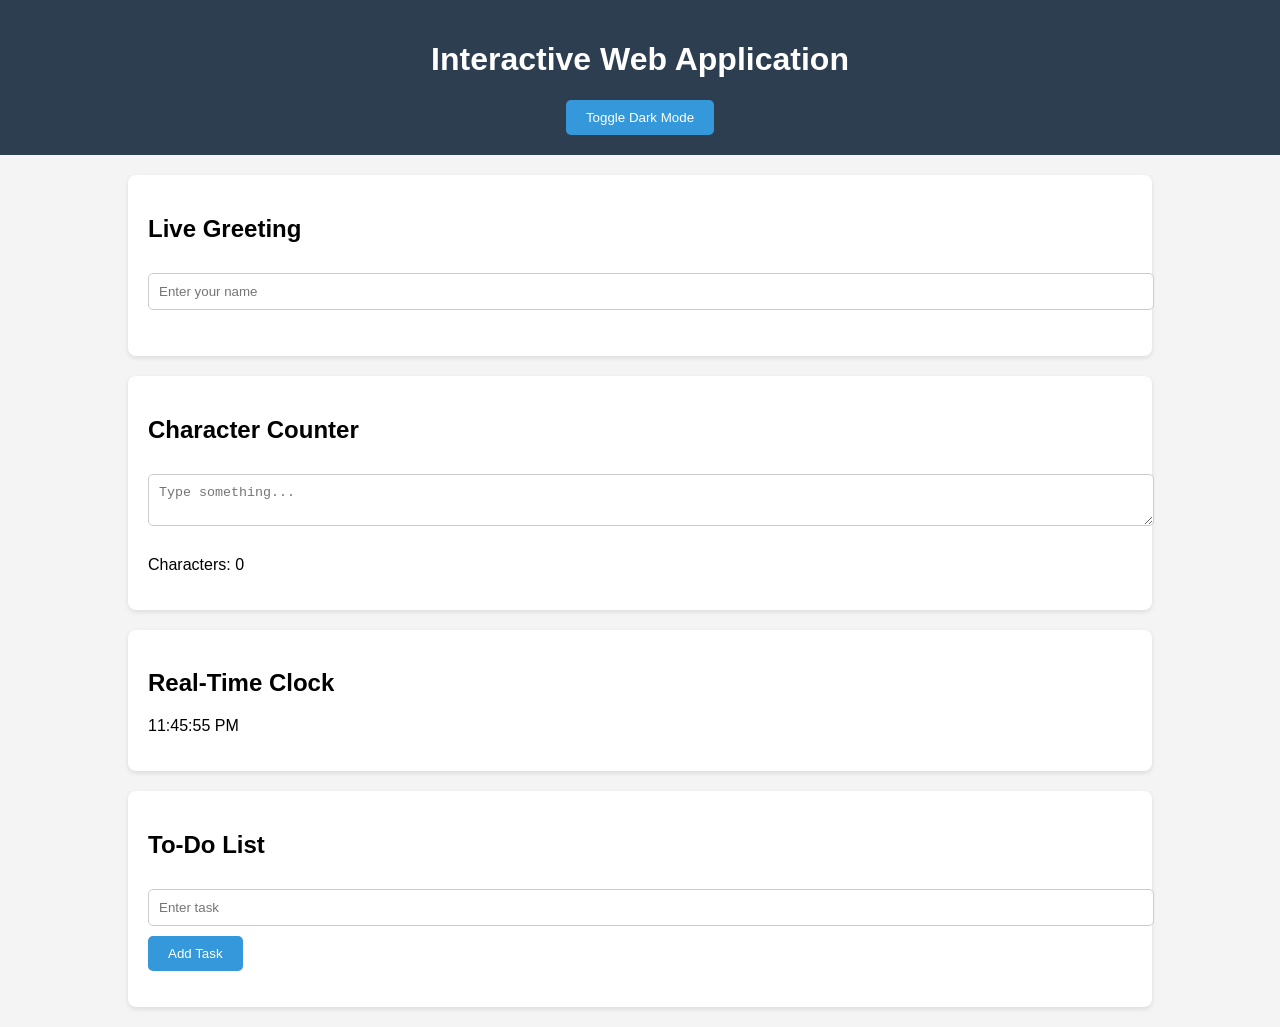
==== index.html @ 49b2a9b7 "Add files via upload" ====
<!DOCTYPE html>
<html lang="en">
<head>
    <meta charset="UTF-8">
    <title>Interactive Web Application</title>
    <link rel="stylesheet" href="style.css">
</head>
<body>

    <header>
        <h1>Interactive Web Application</h1>
        <button id="modeToggle">Toggle Dark Mode</button>
    </header>

    <div class="container">

        <!-- Live Greeting -->
        <section class="card">
            <h2>Live Greeting</h2>
            <input type="text" id="username" placeholder="Enter your name">
            <p id="greeting"></p>
        </section>

        <!-- Character Counter -->
        <section class="card">
            <h2>Character Counter</h2>
            <textarea id="textInput" placeholder="Type something..."></textarea>
            <p>Characters: <span id="charCount">0</span></p>
        </section>

        <!-- Real Time Clock -->
        <section class="card">
            <h2>Real-Time Clock</h2>
            <p id="clock"></p>
        </section>

        <!-- To Do List -->
        <section class="card">
            <h2>To-Do List</h2>
            <input type="text" id="taskInput" placeholder="Enter task">
            <button onclick="addTask()">Add Task</button>
            <ul id="taskList"></ul>
        </section>

    </div>

<script src="script.js"></script>
</body>
</html>
---- style.css ----
body{
font-family: Arial, sans-serif;
margin:0;
background:#f4f4f4;
}

header{
background:#2c3e50;
color:white;
padding:20px;
text-align:center;
}

.container{
width:80%;
margin:auto;
margin-top:20px;
}

.form-section{
background:white;
padding:20px;
border-radius:8px;
margin-bottom:20px;
}

input, textarea{
width:100%;
padding:10px;
margin-top:10px;
margin-bottom:10px;
border:1px solid #ccc;
border-radius:5px;
}

button{
padding:10px 20px;
background:#3498db;
color:white;
border:none;
border-radius:5px;
cursor:pointer;
}

button:hover{
background:#2980b9;
}

.card{
background:white;
padding:20px;
margin-bottom:20px;
border-radius:8px;
box-shadow:0 2px 5px rgba(0,0,0,0.1);
}

ul{
list-style:none;
padding:0;
}

li{
background:#eee;
margin:5px 0;
padding:8px;
border-radius:4px;
}
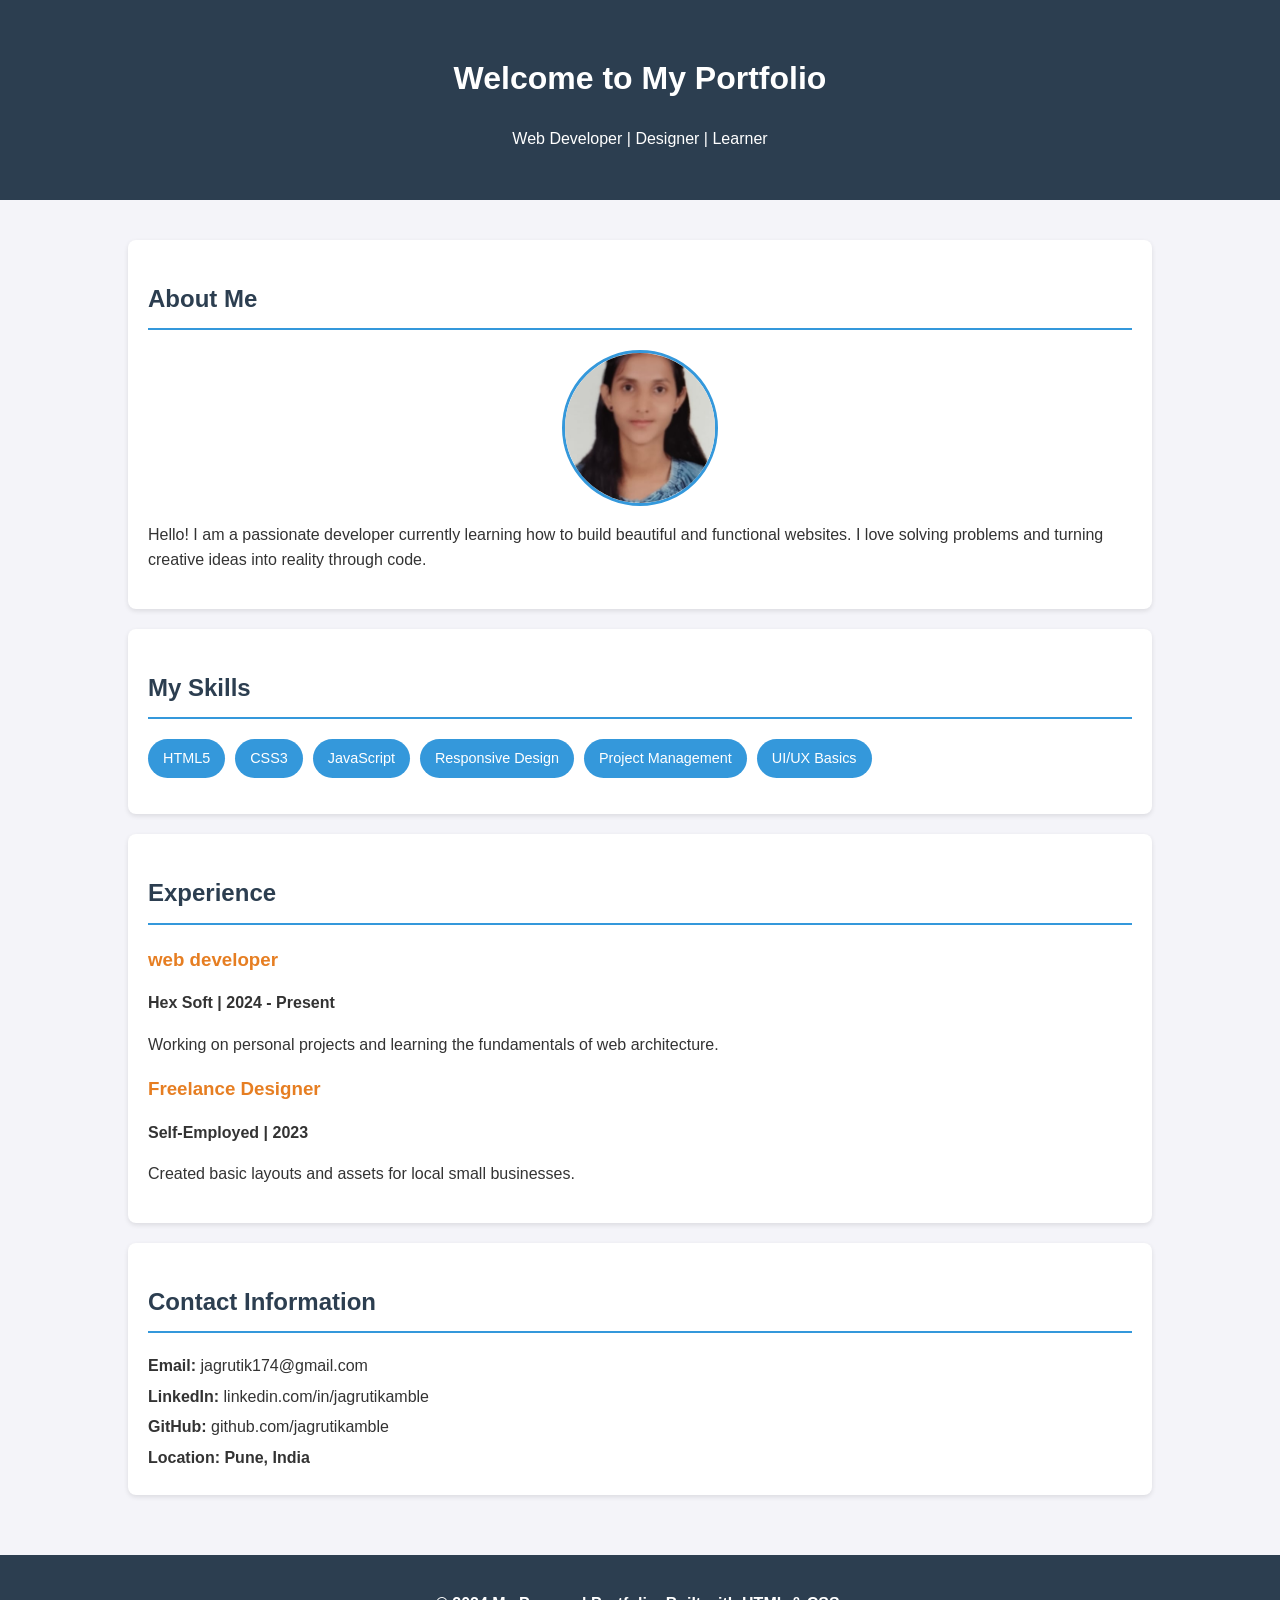
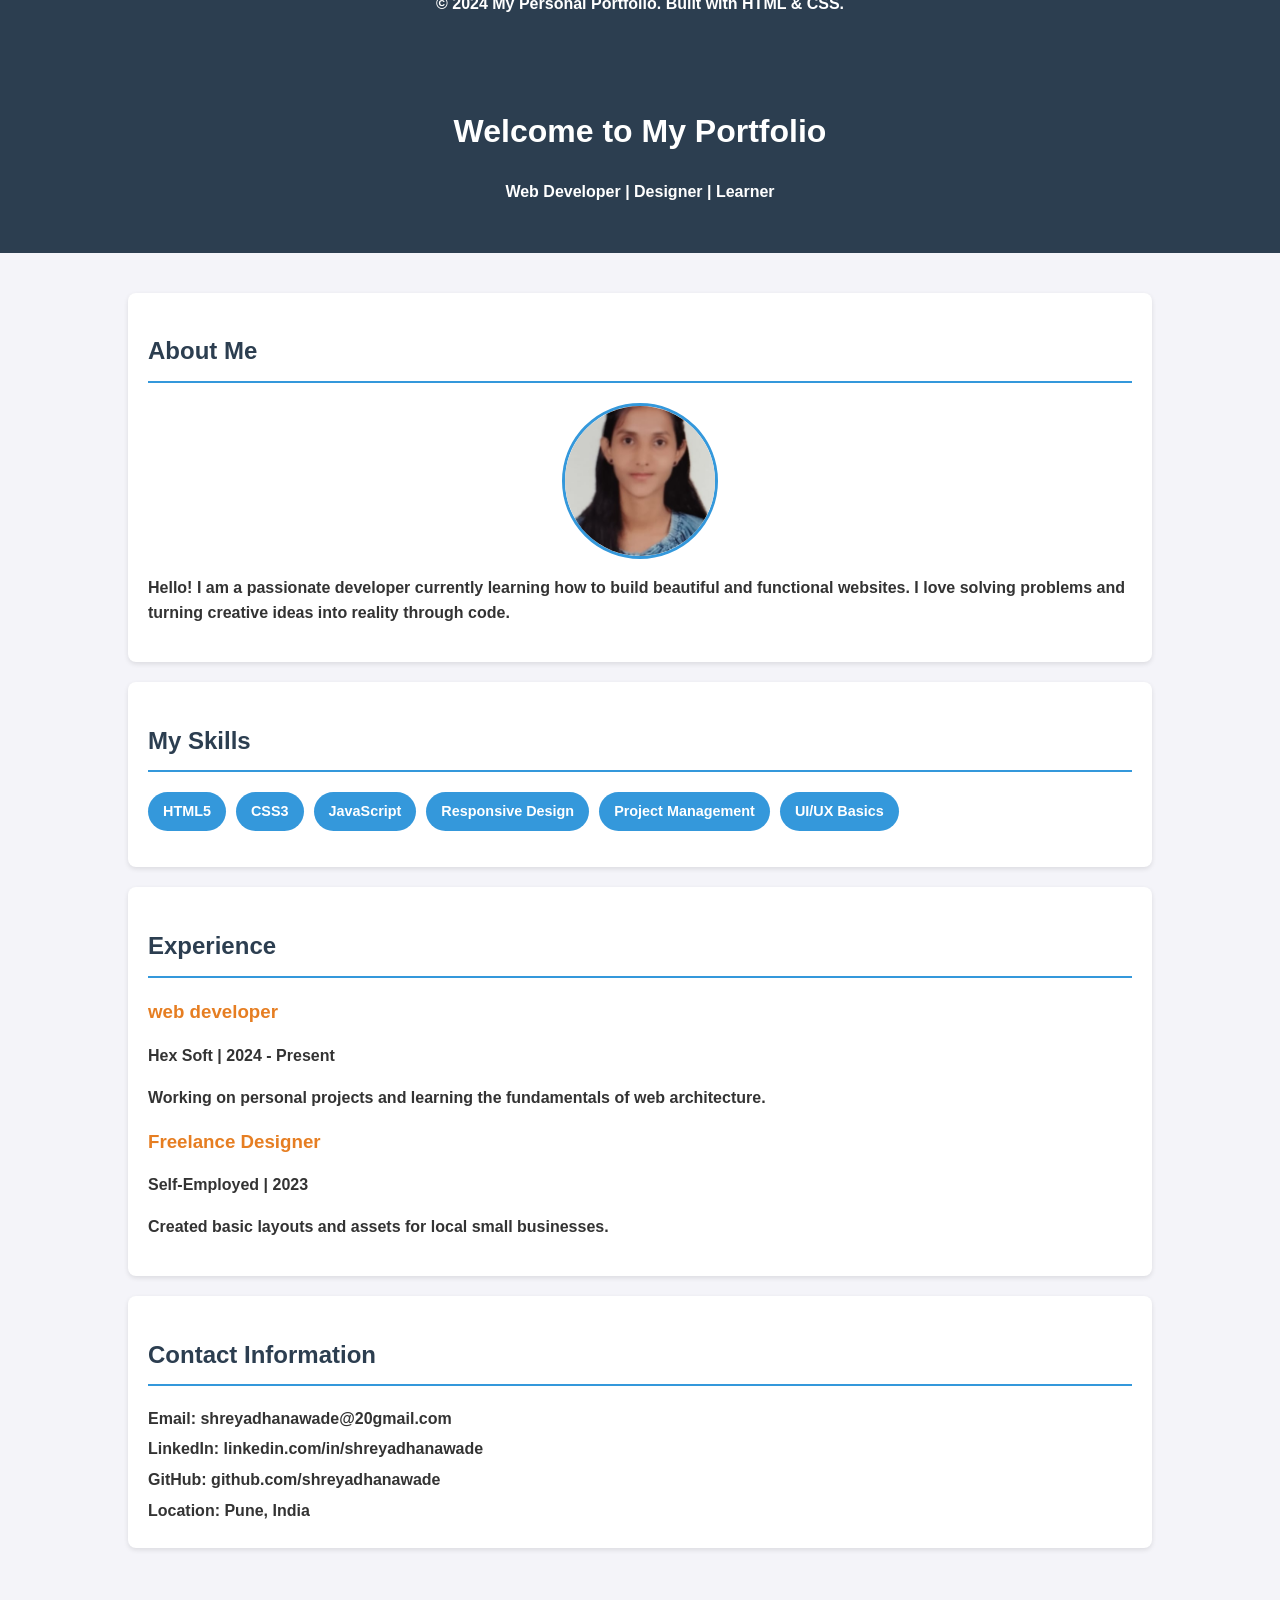
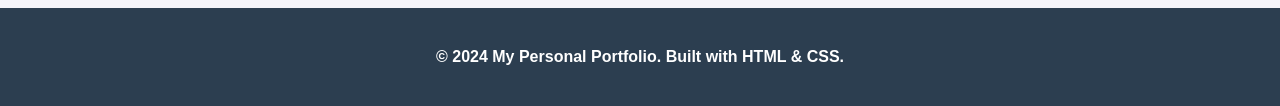
==== commit a92c35bb: "Update index.html" ====
--- a/index.html
+++ b/index.html
@@ -1,49 +1,320 @@
 <!DOCTYPE html>
 <html lang="en">
+
 <head>
     <meta charset="UTF-8">
-    <title>Interactive Web Application</title>
-    <link rel="stylesheet" href="style.css">
+    <meta name="viewport" content="width=device-width, initial-scale=1.0">
+    <title>My Personal Portfolio</title>
+    <style>
+        /* General Styles */
+        body {
+            font-family: 'Segoe UI', Tahoma, Geneva, Verdana, sans-serif;
+            margin: 0;
+            line-height: 1.6;
+            color: #333;
+            background-color: #f4f4f9;
+        }
+
+        header {
+            background: #2c3e50;
+            color: #fff;
+            padding: 2rem 0;
+            text-align: center;
+        }
+
+        .container {
+            width: 80%;
+            margin: auto;
+            overflow: hidden;
+            padding: 20px;
+        }
+
+        section {
+            background: #fff;
+            margin: 20px 0;
+            padding: 20px;
+            border-radius: 8px;
+            box-shadow: 0 2px 5px rgba(0, 0, 0, 0.1);
+        }
+
+        h2 {
+            color: #2c3e50;
+            border-bottom: 2px solid #3498db;
+            padding-bottom: 10px;
+        }
+
+        /* Bio/Profile Image */
+        .profile-img {
+            width: 150px;
+            height: 150px;
+            border-radius: 50%;
+            display: block;
+            margin: 0 auto 15px;
+            object-fit: cover;
+            border: 3px solid #3498db;
+        }
+
+        /* Skills List */
+        .skills-list {
+            list-style: none;
+            padding: 0;
+            display: flex;
+            flex-wrap: wrap;
+            gap: 10px;
+        }
+
+        .skills-list li {
+            background: #3498db;
+            color: white;
+            padding: 8px 15px;
+            border-radius: 20px;
+            font-size: 0.9rem;
+        }
+
+        /* Experience Section */
+        .job {
+            margin-bottom: 15px;
+        }
+
+        .job h3 {
+            margin: 0;
+            color: #e67e22;
+        }
+
+        /* Contact Form */
+        .contact-info p {
+            margin: 5px 0;
+        }
+
+        footer {
+            text-align: center;
+            padding: 20px;
+            background: #2c3e50;
+            color: white;
+            margin-top: 20px;
+        }
+    </style>
 </head>
+
 <body>
 
     <header>
-        <h1>Interactive Web Application</h1>
-        <button id="modeToggle">Toggle Dark Mode</button>
+        <h1>Welcome to My Portfolio</h1>
+        <p>Web Developer | Designer | Learner</p>
     </header>
 
     <div class="container">
 
-        <!-- Live Greeting -->
-        <section class="card">
-            <h2>Live Greeting</h2>
-            <input type="text" id="username" placeholder="Enter your name">
-            <p id="greeting"></p>
-        </section>
-
-        <!-- Character Counter -->
-        <section class="card">
-            <h2>Character Counter</h2>
-            <textarea id="textInput" placeholder="Type something..."></textarea>
-            <p>Characters: <span id="charCount">0</span></p>
-        </section>
-
-        <!-- Real Time Clock -->
-        <section class="card">
-            <h2>Real-Time Clock</h2>
-            <p id="clock"></p>
-        </section>
-
-        <!-- To Do List -->
-        <section class="card">
-            <h2>To-Do List</h2>
-            <input type="text" id="taskInput" placeholder="Enter task">
-            <button onclick="addTask()">Add Task</button>
-            <ul id="taskList"></ul>
+        <section id="bio">
+            <h2>About Me</h2>
+            <img src="profile.jpeg" alt="My Profile Photo"
+                class="profile-img">
+            <p>Hello! I am a passionate developer currently learning how to build beautiful and functional websites. I
+                love solving problems and turning creative ideas into reality through code.</p>
+        </section>
+
+        <section id="skills">
+            <h2>My Skills</h2>
+            <ul class="skills-list">
+                <li>HTML5</li>
+                <li>CSS3</li>
+                <li>JavaScript</li>
+                <li>Responsive Design</li>
+                <li>Project Management</li>
+                <li>UI/UX Basics</li>
+            </ul>
+        </section>
+
+        <section id="experience">
+            <h2>Experience</h2>
+            <div class="job">
+                <h3>web developer</h3>
+                <p><strong>Hex Soft | 2024 - Present</strong></p>
+                <p>Working on personal projects and learning the fundamentals of web architecture.</p>
+            </div>
+            <div class="job">
+                <h3>Freelance Designer</h3>
+                <p><strong>Self-Employed | 2023</strong></p>
+                <p>Created basic layouts and assets for local small businesses.</p>
+            </div>
+        </section>
+
+        <section id="contact">
+            <h2>Contact Information</h2>
+            <div class="contact-info">
+                <p><strong>Email:</strong> jagrutik174@gmail.com</p>
+                <p><strong>LinkedIn:</strong> linkedin.com/in/jagrutikamble</p>
+                <p><strong>GitHub:</strong> github.com/jagrutikamble</p>
+                <p><strong>Location:</saiket> Pune, India</p>
+            </div>
         </section>
 
     </div>
 
-<script src="script.js"></script>
+    <footer>
+        <p>&copy; 2024 My Personal Portfolio. Built with HTML & CSS.</p>
+    </footer>
+
 </body>
-</html>+
+</html>
+<!DOCTYPE html>
+<html lang="en">
+
+<head>
+    <meta charset="UTF-8">
+    <meta name="viewport" content="width=device-width, initial-scale=1.0">
+    <title>My Personal Portfolio</title>
+    <style>
+        /* General Styles */
+        body {
+            font-family: 'Segoe UI', Tahoma, Geneva, Verdana, sans-serif;
+            margin: 0;
+            line-height: 1.6;
+            color: #333;
+            background-color: #f4f4f9;
+        }
+
+        header {
+            background: #2c3e50;
+            color: #fff;
+            padding: 2rem 0;
+            text-align: center;
+        }
+
+        .container {
+            width: 80%;
+            margin: auto;
+            overflow: hidden;
+            padding: 20px;
+        }
+
+        section {
+            background: #fff;
+            margin: 20px 0;
+            padding: 20px;
+            border-radius: 8px;
+            box-shadow: 0 2px 5px rgba(0, 0, 0, 0.1);
+        }
+
+        h2 {
+            color: #2c3e50;
+            border-bottom: 2px solid #3498db;
+            padding-bottom: 10px;
+        }
+
+        /* Bio/Profile Image */
+        .profile-img {
+            width: 150px;
+            height: 150px;
+            border-radius: 50%;
+            display: block;
+            margin: 0 auto 15px;
+            object-fit: cover;
+            border: 3px solid #3498db;
+        }
+
+        /* Skills List */
+        .skills-list {
+            list-style: none;
+            padding: 0;
+            display: flex;
+            flex-wrap: wrap;
+            gap: 10px;
+        }
+
+        .skills-list li {
+            background: #3498db;
+            color: white;
+            padding: 8px 15px;
+            border-radius: 20px;
+            font-size: 0.9rem;
+        }
+
+        /* Experience Section */
+        .job {
+            margin-bottom: 15px;
+        }
+
+        .job h3 {
+            margin: 0;
+            color: #e67e22;
+        }
+
+        /* Contact Form */
+        .contact-info p {
+            margin: 5px 0;
+        }
+
+        footer {
+            text-align: center;
+            padding: 20px;
+            background: #2c3e50;
+            color: white;
+            margin-top: 20px;
+        }
+    </style>
+</head>
+
+<body>
+
+    <header>
+        <h1>Welcome to My Portfolio</h1>
+        <p>Web Developer | Designer | Learner</p>
+    </header>
+
+    <div class="container">
+
+        <section id="bio">
+            <h2>About Me</h2>
+            <img src="profile.jpeg" alt="My Profile Photo"
+                class="profile-img">
+            <p>Hello! I am a passionate developer currently learning how to build beautiful and functional websites. I
+                love solving problems and turning creative ideas into reality through code.</p>
+        </section>
+
+        <section id="skills">
+            <h2>My Skills</h2>
+            <ul class="skills-list">
+                <li>HTML5</li>
+                <li>CSS3</li>
+                <li>JavaScript</li>
+                <li>Responsive Design</li>
+                <li>Project Management</li>
+                <li>UI/UX Basics</li>
+            </ul>
+        </section>
+
+        <section id="experience">
+            <h2>Experience</h2>
+            <div class="job">
+                <h3>web developer</h3>
+                <p><strong>Hex Soft | 2024 - Present</strong></p>
+                <p>Working on personal projects and learning the fundamentals of web architecture.</p>
+            </div>
+            <div class="job">
+                <h3>Freelance Designer</h3>
+                <p><strong>Self-Employed | 2023</strong></p>
+                <p>Created basic layouts and assets for local small businesses.</p>
+            </div>
+        </section>
+
+        <section id="contact">
+            <h2>Contact Information</h2>
+            <div class="contact-info">
+                <p><strong>Email:</strong> shreyadhanawade@20gmail.com</p>
+                <p><strong>LinkedIn:</strong> linkedin.com/in/shreyadhanawade</p>
+                <p><strong>GitHub:</strong> github.com/shreyadhanawade</p>
+                <p><strong>Location:</saiket> Pune, India</p>
+            </div>
+        </section>
+
+    </div>
+
+    <footer>
+        <p>&copy; 2024 My Personal Portfolio. Built with HTML & CSS.</p>
+    </footer>
+
+</body>
+
+</html>
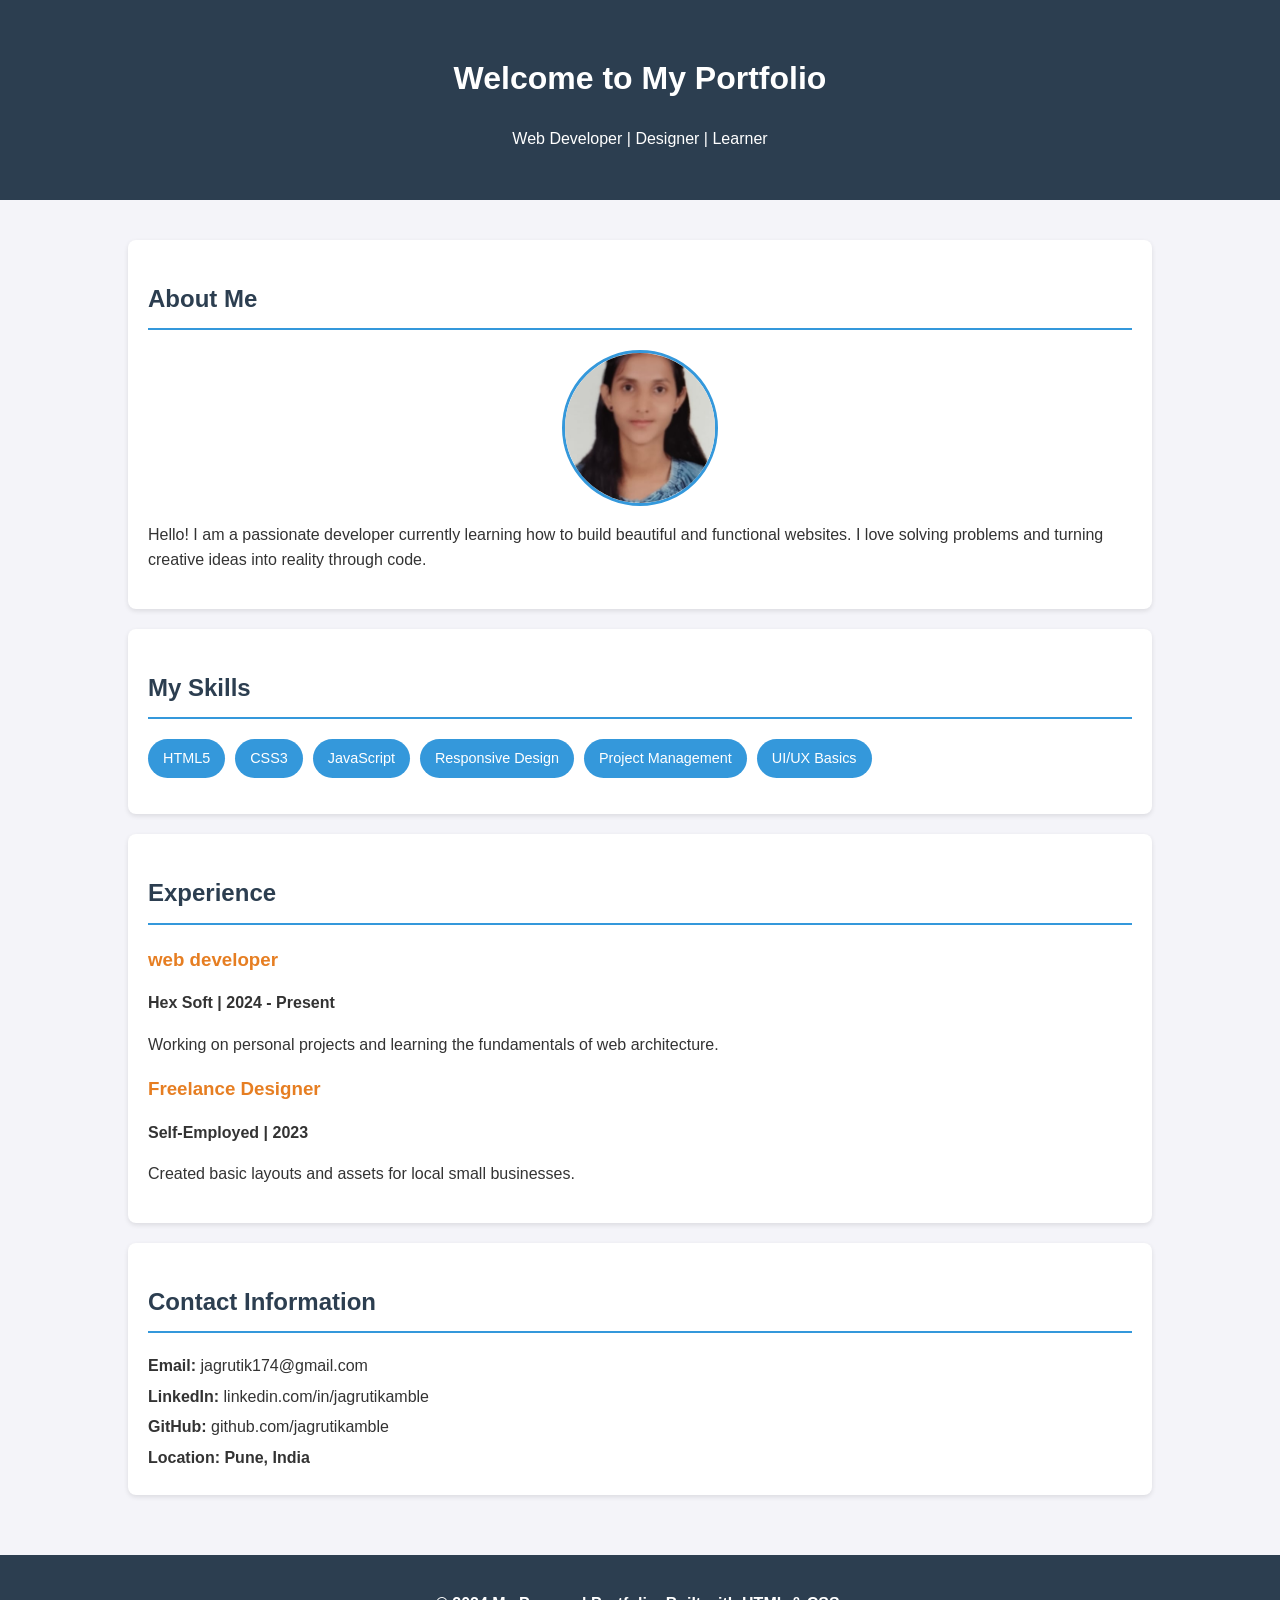
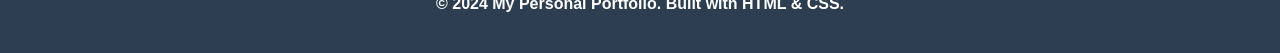
==== commit 2a02a144: "Update index.html" ====
--- a/index.html
+++ b/index.html
@@ -258,63 +258,4 @@
 
 <body>
 
-    <header>
-        <h1>Welcome to My Portfolio</h1>
-        <p>Web Developer | Designer | Learner</p>
-    </header>
-
-    <div class="container">
-
-        <section id="bio">
-            <h2>About Me</h2>
-            <img src="profile.jpeg" alt="My Profile Photo"
-                class="profile-img">
-            <p>Hello! I am a passionate developer currently learning how to build beautiful and functional websites. I
-                love solving problems and turning creative ideas into reality through code.</p>
-        </section>
-
-        <section id="skills">
-            <h2>My Skills</h2>
-            <ul class="skills-list">
-                <li>HTML5</li>
-                <li>CSS3</li>
-                <li>JavaScript</li>
-                <li>Responsive Design</li>
-                <li>Project Management</li>
-                <li>UI/UX Basics</li>
-            </ul>
-        </section>
-
-        <section id="experience">
-            <h2>Experience</h2>
-            <div class="job">
-                <h3>web developer</h3>
-                <p><strong>Hex Soft | 2024 - Present</strong></p>
-                <p>Working on personal projects and learning the fundamentals of web architecture.</p>
-            </div>
-            <div class="job">
-                <h3>Freelance Designer</h3>
-                <p><strong>Self-Employed | 2023</strong></p>
-                <p>Created basic layouts and assets for local small businesses.</p>
-            </div>
-        </section>
-
-        <section id="contact">
-            <h2>Contact Information</h2>
-            <div class="contact-info">
-                <p><strong>Email:</strong> shreyadhanawade@20gmail.com</p>
-                <p><strong>LinkedIn:</strong> linkedin.com/in/shreyadhanawade</p>
-                <p><strong>GitHub:</strong> github.com/shreyadhanawade</p>
-                <p><strong>Location:</saiket> Pune, India</p>
-            </div>
-        </section>
-
-    </div>
-
-    <footer>
-        <p>&copy; 2024 My Personal Portfolio. Built with HTML & CSS.</p>
-    </footer>
-
-</body>
-
 </html>
